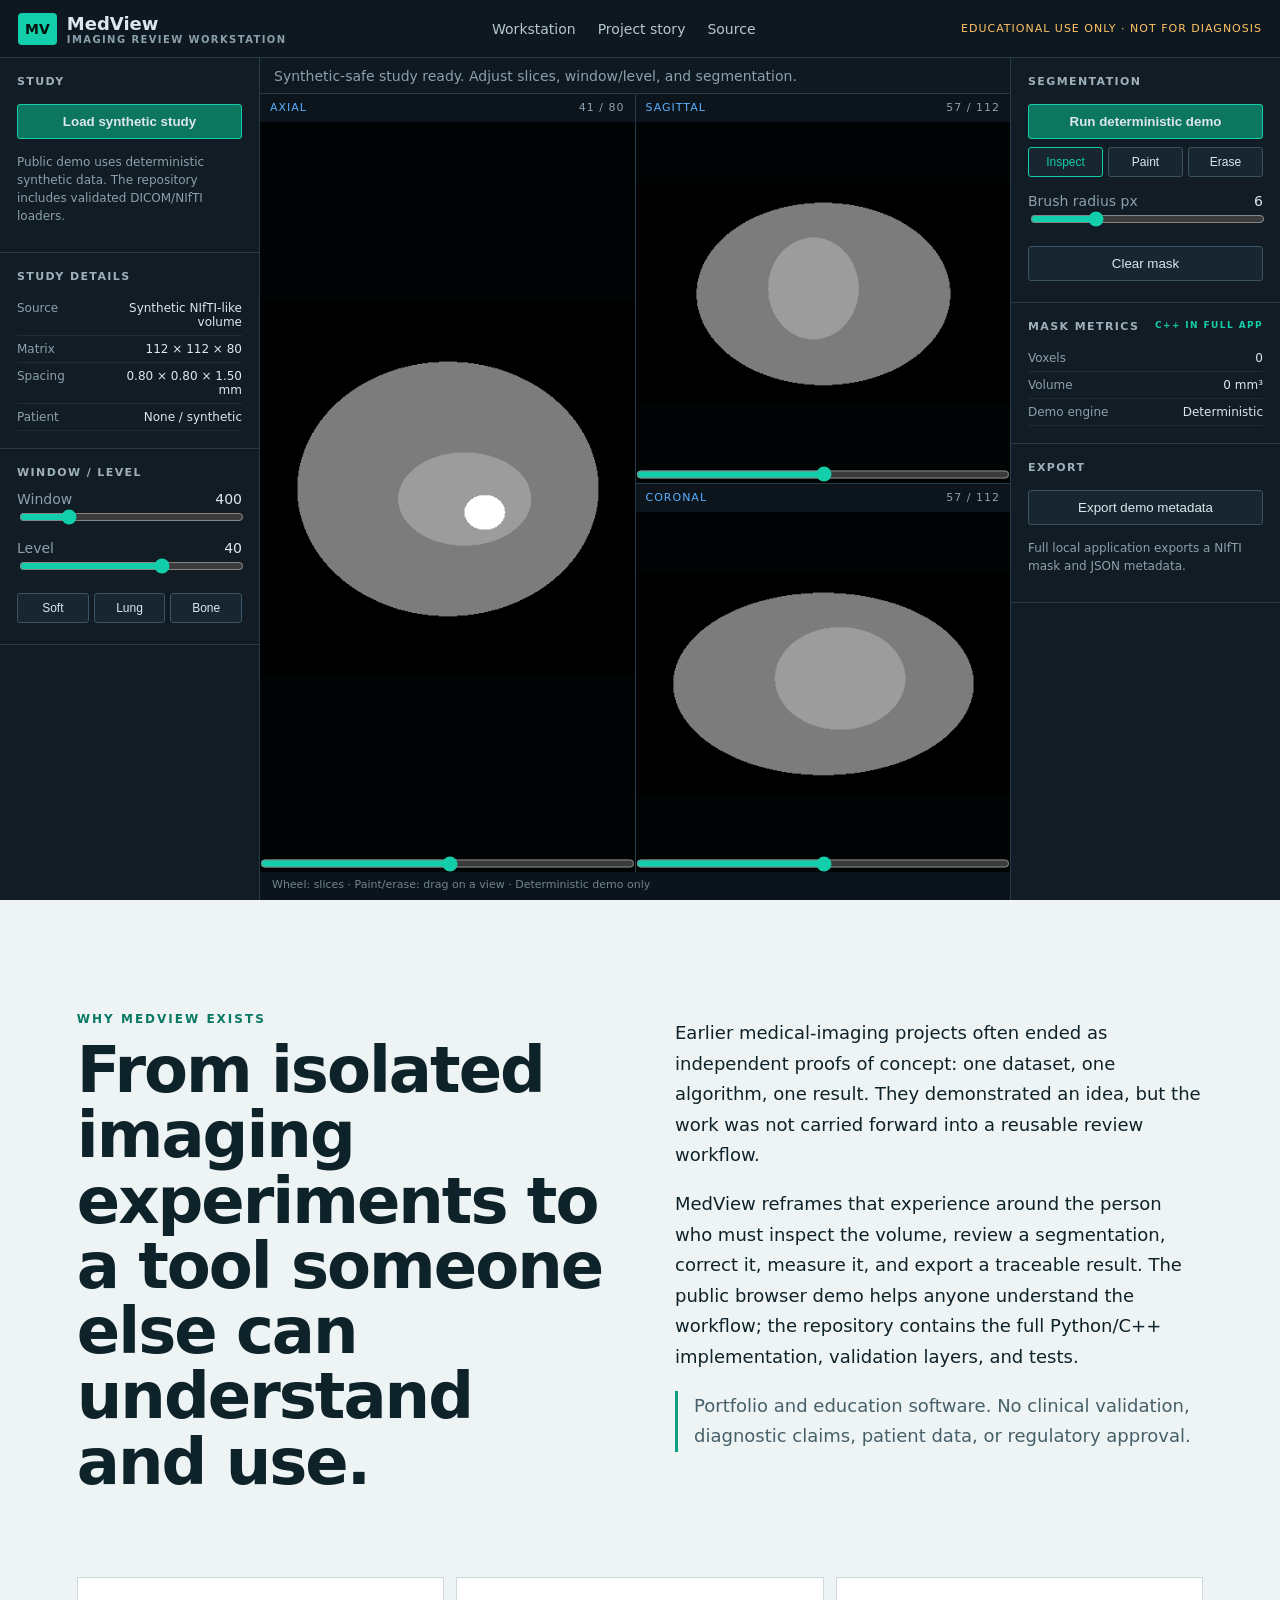
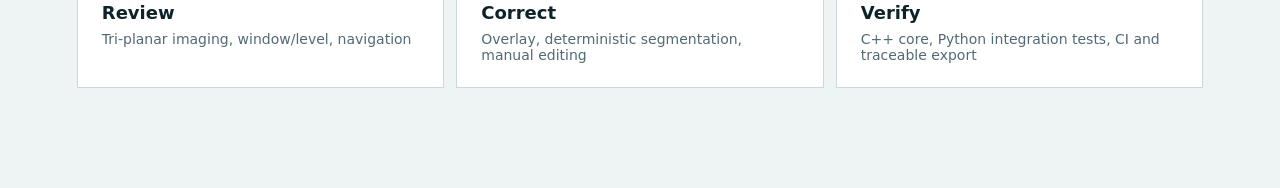
==== site/index.html @ 3cb42f5a "Build MedView imaging workstation and public demo" ====
<!doctype html><html lang="en"><head><meta charset="utf-8"><meta name="viewport" content="width=device-width,initial-scale=1"><title>MedView — Medical Imaging Workstation</title><meta name="description" content="An interactive medical imaging review and segmentation workstation by Yiman Wu."><link rel="icon" type="image/svg+xml" href="data:image/svg+xml,%3Csvg xmlns='http://www.w3.org/2000/svg' viewBox='0 0 32 32'%3E%3Crect width='32' height='32' rx='6' fill='%2313ceaa'/%3E%3Cpath d='M7 9h4l5 12 5-12h4v14h-3V14l-4 9h-4l-4-9v9H7z' fill='%230a1016'/%3E%3C/svg%3E"><link rel="stylesheet" href="styles.css"></head>
<body><header><a class="brand" href="#"><span>MV</span><b>MedView<small>IMAGING REVIEW WORKSTATION</small></b></a><nav><a href="#workstation">Workstation</a><a href="#story">Project story</a><a href="https://github.com/Demianman/MedView" id="github">Source</a></nav><em>EDUCATIONAL USE ONLY · NOT FOR DIAGNOSIS</em></header>
<main id="workstation"><aside class="panel left"><section><h2>STUDY</h2><button id="load" class="primary">Load synthetic study</button><div class="upload-note">Public demo uses deterministic synthetic data. The repository includes validated DICOM/NIfTI loaders.</div></section><section><h2>STUDY DETAILS</h2><dl class="details"><dt>Source</dt><dd>Synthetic NIfTI-like volume</dd><dt>Matrix</dt><dd>112 × 112 × 80</dd><dt>Spacing</dt><dd>0.80 × 0.80 × 1.50 mm</dd><dt>Patient</dt><dd>None / synthetic</dd></dl></section><section><h2>WINDOW / LEVEL</h2><label>Window <output id="wo">400</output><input id="window" type="range" min="50" max="1800" value="400"></label><label>Level <output id="lo">40</output><input id="level" type="range" min="-800" max="500" value="40"></label><div class="row"><button data-wl="400,40">Soft</button><button data-wl="1500,-600">Lung</button><button data-wl="1800,400">Bone</button></div></section></aside>
<section class="workspace"><div class="message" id="message">Synthetic-safe study ready. Adjust slices, window/level, and segmentation.</div><div class="views"><figure data-plane="axial"><figcaption>AXIAL <span></span></figcaption><canvas width="440" height="440"></canvas><input class="slice" type="range" min="0" max="79" value="40"></figure><figure data-plane="sagittal"><figcaption>SAGITTAL <span></span></figcaption><canvas width="440" height="260"></canvas><input class="slice" type="range" min="0" max="111" value="56"></figure><figure data-plane="coronal"><figcaption>CORONAL <span></span></figcaption><canvas width="440" height="260"></canvas><input class="slice" type="range" min="0" max="111" value="56"></figure></div><footer>Wheel: slices · Paint/erase: drag on a view · Deterministic demo only</footer></section>
<aside class="panel right"><section><h2>SEGMENTATION</h2><button id="infer" class="primary">Run deterministic demo</button><div class="tools"><button data-mode="inspect" class="active">Inspect</button><button data-mode="paint">Paint</button><button data-mode="erase">Erase</button></div><label>Brush radius <output id="bo">6</output> px<input id="brush" type="range" min="1" max="20" value="6"></label><button id="clear">Clear mask</button></section><section><h2>MASK METRICS <i>C++ IN FULL APP</i></h2><dl><dt>Voxels</dt><dd id="voxels">0</dd><dt>Volume</dt><dd id="volume">0 mm³</dd><dt>Demo engine</dt><dd>Deterministic</dd></dl></section><section><h2>EXPORT</h2><button id="export">Export demo metadata</button><p>Full local application exports a NIfTI mask and JSON metadata.</p></section></aside></main>
<section id="story" class="story"><div><p class="eyebrow">WHY MEDVIEW EXISTS</p><h1>From isolated imaging experiments to a tool someone else can understand and use.</h1></div><div class="story-copy"><p>Earlier medical-imaging projects often ended as independent proofs of concept: one dataset, one algorithm, one result. They demonstrated an idea, but the work was not carried forward into a reusable review workflow.</p><p>MedView reframes that experience around the person who must inspect the volume, review a segmentation, correct it, measure it, and export a traceable result. The public browser demo helps anyone understand the workflow; the repository contains the full Python/C++ implementation, validation layers, and tests.</p><p class="disclaimer">Portfolio and education software. No clinical validation, diagnostic claims, patient data, or regulatory approval.</p></div><div class="cards"><article><b>Review</b><span>Tri-planar imaging, window/level, navigation</span></article><article><b>Correct</b><span>Overlay, deterministic segmentation, manual editing</span></article><article><b>Verify</b><span>C++ core, Python integration tests, CI and traceable export</span></article></div></section>
<script src="app.js"></script></body></html>
---- site/styles.css ----
:root{--bg:#071017;--panel:#111c25;--line:#263a47;--text:#dbe7ed;--muted:#8ba0ad;--teal:#13ceaa;--blue:#5ab0ff;--amber:#ffc462}*{box-sizing:border-box}html{scroll-behavior:smooth}body{margin:0;background:var(--bg);color:var(--text);font:14px Inter,ui-sans-serif,system-ui,sans-serif}header{height:58px;display:flex;align-items:center;justify-content:space-between;padding:0 18px;background:#0e1821;border-bottom:1px solid var(--line);position:sticky;top:0;z-index:5}.brand{display:flex;gap:10px;align-items:center;color:inherit;text-decoration:none}.brand>span{background:var(--teal);color:#04110e;padding:8px 7px;border-radius:4px;font-weight:900}.brand small{display:block;color:var(--muted);font-size:10px;letter-spacing:1.4px}.brand b{font-size:18px}nav{display:flex;gap:22px}nav a{color:#b6c7d0;text-decoration:none}nav a:hover{color:var(--teal)}header em{font-style:normal;color:var(--amber);font-size:11px;letter-spacing:1px}main{height:calc(100vh - 58px);min-height:650px;display:grid;grid-template-columns:260px minmax(480px,1fr) 270px}.panel{background:var(--panel);overflow:auto}.left{border-right:1px solid var(--line)}.right{border-left:1px solid var(--line)}.panel section{padding:17px;border-bottom:1px solid var(--line)}h2{font-size:11px;letter-spacing:1.4px;color:#9db0bc;margin:0 0 12px}.panel button{width:100%;border:1px solid #3b5362;background:#172630;color:var(--text);border-radius:3px;padding:9px;cursor:pointer;margin:4px 0}.panel button:hover{border-color:var(--blue)}.panel .primary{background:#0d765e;border-color:var(--teal);font-weight:700}.upload-note,.panel p{color:var(--muted);font-size:12px;line-height:1.5;margin:10px 0}.details,.panel dl{display:grid;grid-template-columns:1fr 1.5fr;margin:0;gap:0}.panel dt,.panel dd{margin:0;padding:6px 0;border-bottom:1px solid #1d2d37;font-size:12px}.panel dt{color:var(--muted)}.panel dd{text-align:right}.panel label{display:block;color:var(--muted);margin:12px 0}.panel output{float:right;color:var(--text)}input[type=range]{width:100%;accent-color:var(--teal)}.row,.tools{display:flex;gap:5px}.row button,.tools button{font-size:12px;padding:7px}.tools .active{color:var(--teal);border-color:var(--teal)}.panel h2 i{float:right;color:var(--teal);font-size:9px;font-style:normal}.workspace{display:flex;flex-direction:column;min-width:0}.message{height:36px;padding:10px 14px;color:var(--muted);background:#0f1921;border-bottom:1px solid var(--line)}.views{display:grid;grid-template-columns:1fr 1fr;grid-template-rows:1fr 1fr;gap:1px;background:var(--line);flex:1;min-height:0}.views figure:first-child{grid-row:1/3}figure{margin:0;background:#010405;display:flex;flex-direction:column;min-height:0}figcaption{height:28px;padding:7px 10px;background:#0c151c;color:var(--blue);font-size:11px;letter-spacing:1px}figcaption span{float:right;color:var(--muted)}canvas{width:100%;height:calc(100% - 45px);object-fit:contain;cursor:crosshair}.slice{height:17px;margin:0}.workspace footer{height:28px;padding:6px 12px;color:#6f8490;background:#0b141a;font-size:11px}.story{min-height:80vh;padding:100px max(6vw,24px);background:#eef3f4;color:#0e2229;display:grid;grid-template-columns:1fr 1fr;gap:70px}.story h1{font-size:clamp(36px,5vw,70px);line-height:1.02;letter-spacing:-2px;margin:12px 0}.eyebrow{color:#087963;font-weight:800;letter-spacing:2px;font-size:12px}.story-copy{font-size:18px;line-height:1.7}.disclaimer{border-left:3px solid #0a9e82;padding-left:16px;color:#46606a}.cards{grid-column:1/-1;display:grid;grid-template-columns:repeat(3,1fr);gap:12px}.cards article{background:#fff;border:1px solid #ccd9dc;padding:24px;display:flex;flex-direction:column;gap:8px}.cards b{font-size:18px}.cards span{color:#526a74}@media(max-width:950px){header em{display:none}main{height:auto;grid-template-columns:220px 1fr}.right{grid-column:1/-1;display:grid;grid-template-columns:repeat(3,1fr);border-left:0;border-top:1px solid var(--line)}.views{min-height:700px}.story{grid-template-columns:1fr;gap:20px}.cards{grid-template-columns:1fr}}@media(max-width:650px){header{height:auto;padding:12px}nav{gap:10px;font-size:12px}main{display:block}.left,.right{display:block}.workspace{height:760px}.story{padding-top:60px}.story h1{font-size:40px}}
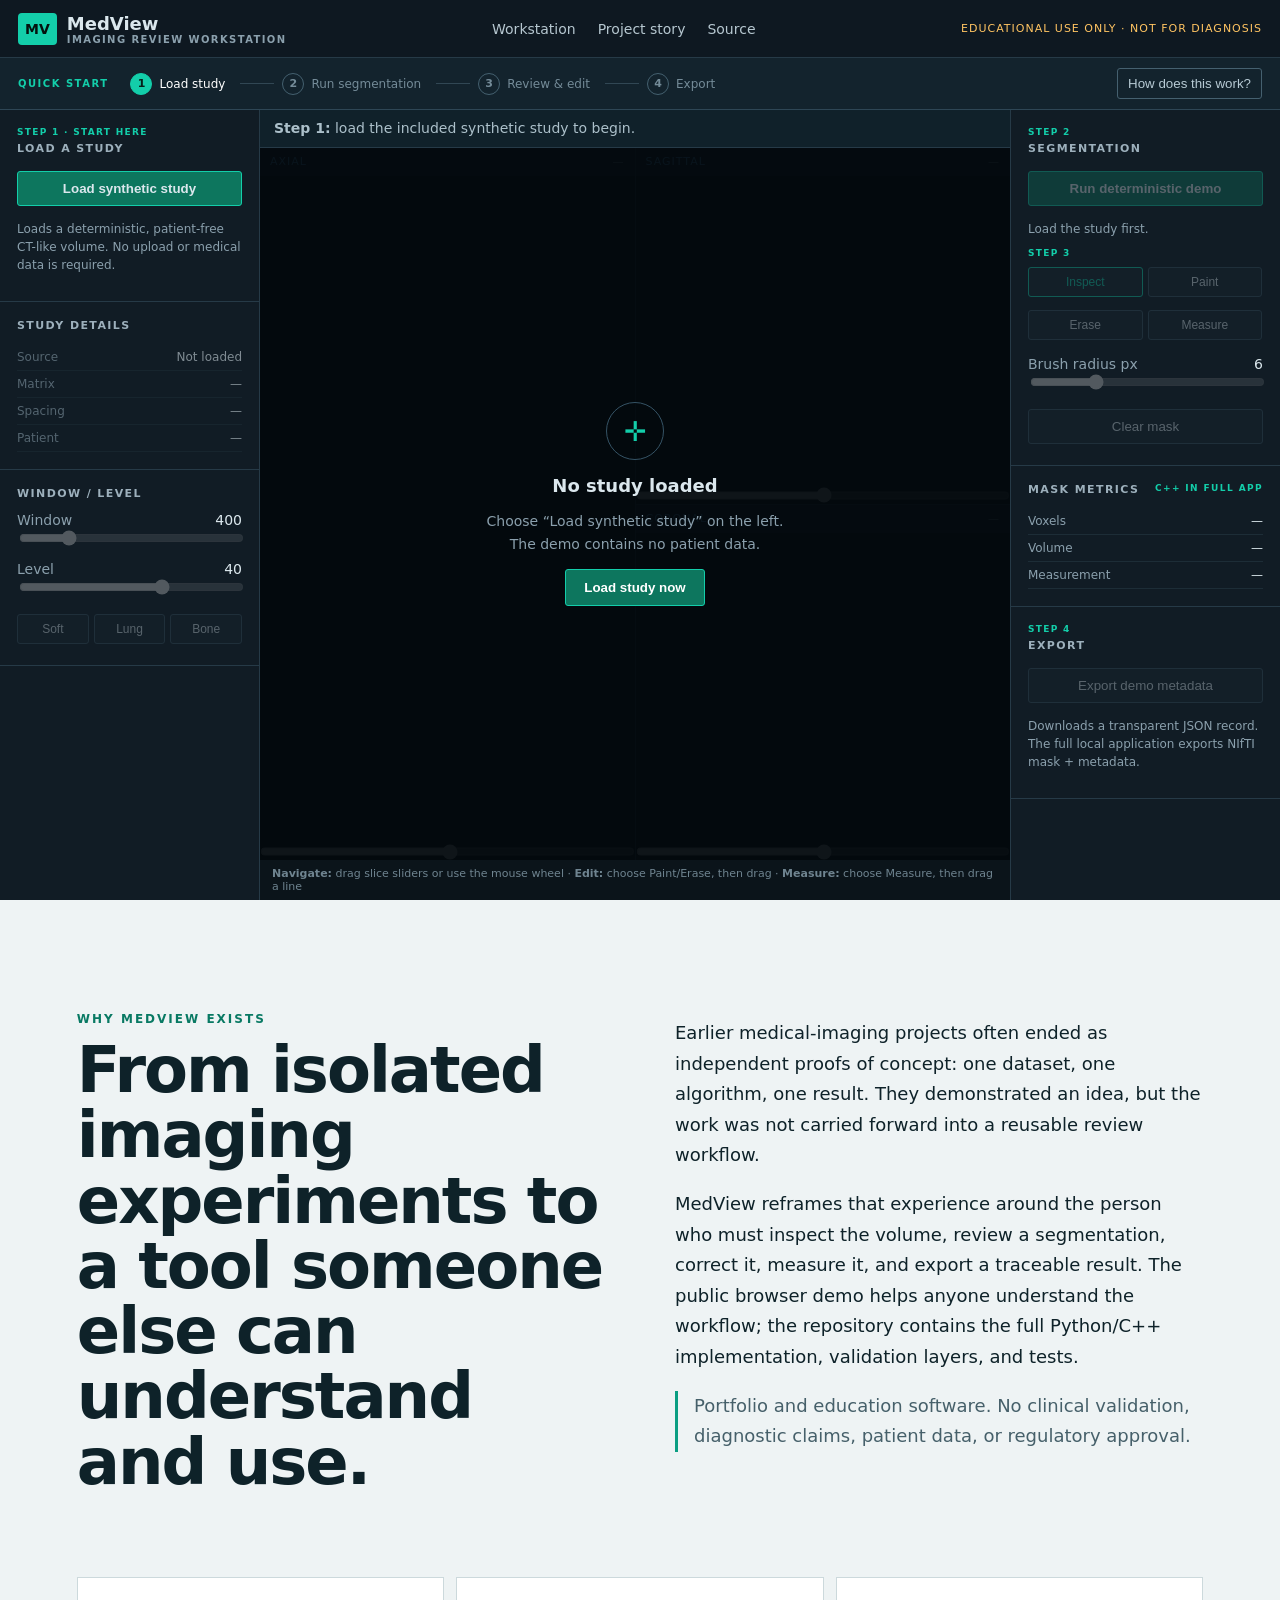
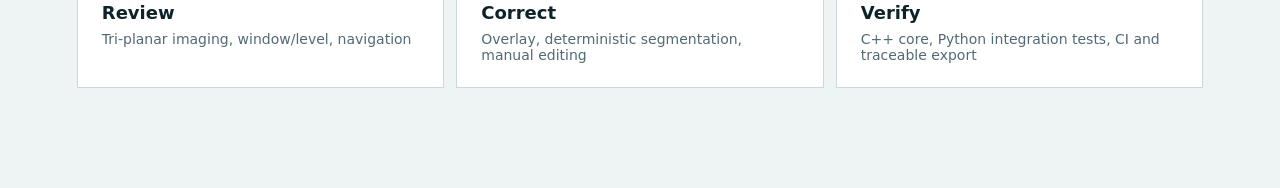
==== commit efcf5114: "Make public demo self-guided and measurable" ====
--- a/site/index.html
+++ b/site/index.html
@@ -1,7 +1,9 @@
 <!doctype html><html lang="en"><head><meta charset="utf-8"><meta name="viewport" content="width=device-width,initial-scale=1"><title>MedView — Medical Imaging Workstation</title><meta name="description" content="An interactive medical imaging review and segmentation workstation by Yiman Wu."><link rel="icon" type="image/svg+xml" href="data:image/svg+xml,%3Csvg xmlns='http://www.w3.org/2000/svg' viewBox='0 0 32 32'%3E%3Crect width='32' height='32' rx='6' fill='%2313ceaa'/%3E%3Cpath d='M7 9h4l5 12 5-12h4v14h-3V14l-4 9h-4l-4-9v9H7z' fill='%230a1016'/%3E%3C/svg%3E"><link rel="stylesheet" href="styles.css"></head>
 <body><header><a class="brand" href="#"><span>MV</span><b>MedView<small>IMAGING REVIEW WORKSTATION</small></b></a><nav><a href="#workstation">Workstation</a><a href="#story">Project story</a><a href="https://github.com/Demianman/MedView" id="github">Source</a></nav><em>EDUCATIONAL USE ONLY · NOT FOR DIAGNOSIS</em></header>
-<main id="workstation"><aside class="panel left"><section><h2>STUDY</h2><button id="load" class="primary">Load synthetic study</button><div class="upload-note">Public demo uses deterministic synthetic data. The repository includes validated DICOM/NIfTI loaders.</div></section><section><h2>STUDY DETAILS</h2><dl class="details"><dt>Source</dt><dd>Synthetic NIfTI-like volume</dd><dt>Matrix</dt><dd>112 × 112 × 80</dd><dt>Spacing</dt><dd>0.80 × 0.80 × 1.50 mm</dd><dt>Patient</dt><dd>None / synthetic</dd></dl></section><section><h2>WINDOW / LEVEL</h2><label>Window <output id="wo">400</output><input id="window" type="range" min="50" max="1800" value="400"></label><label>Level <output id="lo">40</output><input id="level" type="range" min="-800" max="500" value="40"></label><div class="row"><button data-wl="400,40">Soft</button><button data-wl="1500,-600">Lung</button><button data-wl="1800,400">Bone</button></div></section></aside>
-<section class="workspace"><div class="message" id="message">Synthetic-safe study ready. Adjust slices, window/level, and segmentation.</div><div class="views"><figure data-plane="axial"><figcaption>AXIAL <span></span></figcaption><canvas width="440" height="440"></canvas><input class="slice" type="range" min="0" max="79" value="40"></figure><figure data-plane="sagittal"><figcaption>SAGITTAL <span></span></figcaption><canvas width="440" height="260"></canvas><input class="slice" type="range" min="0" max="111" value="56"></figure><figure data-plane="coronal"><figcaption>CORONAL <span></span></figcaption><canvas width="440" height="260"></canvas><input class="slice" type="range" min="0" max="111" value="56"></figure></div><footer>Wheel: slices · Paint/erase: drag on a view · Deterministic demo only</footer></section>
-<aside class="panel right"><section><h2>SEGMENTATION</h2><button id="infer" class="primary">Run deterministic demo</button><div class="tools"><button data-mode="inspect" class="active">Inspect</button><button data-mode="paint">Paint</button><button data-mode="erase">Erase</button></div><label>Brush radius <output id="bo">6</output> px<input id="brush" type="range" min="1" max="20" value="6"></label><button id="clear">Clear mask</button></section><section><h2>MASK METRICS <i>C++ IN FULL APP</i></h2><dl><dt>Voxels</dt><dd id="voxels">0</dd><dt>Volume</dt><dd id="volume">0 mm³</dd><dt>Demo engine</dt><dd>Deterministic</dd></dl></section><section><h2>EXPORT</h2><button id="export">Export demo metadata</button><p>Full local application exports a NIfTI mask and JSON metadata.</p></section></aside></main>
+<div class="quickstart"><strong>QUICK START</strong><ol><li id="step1" class="current"><b>1</b> Load study</li><li id="step2"><b>2</b> Run segmentation</li><li id="step3"><b>3</b> Review & edit</li><li id="step4"><b>4</b> Export</li></ol><button id="help">How does this work?</button></div>
+<main id="workstation"><aside class="panel left"><section class="guided"><span class="step-label">STEP 1 · START HERE</span><h2>LOAD A STUDY</h2><button id="load" class="primary pulse">Load synthetic study</button><div class="upload-note">Loads a deterministic, patient-free CT-like volume. No upload or medical data is required.</div></section><section><h2>STUDY DETAILS</h2><dl class="details muted" id="details"><dt>Source</dt><dd>Not loaded</dd><dt>Matrix</dt><dd>—</dd><dt>Spacing</dt><dd>—</dd><dt>Patient</dt><dd>—</dd></dl></section><section><h2>WINDOW / LEVEL</h2><label>Window <output id="wo">400</output><input id="window" type="range" min="50" max="1800" value="400" disabled></label><label>Level <output id="lo">40</output><input id="level" type="range" min="-800" max="500" value="40" disabled></label><div class="row"><button data-wl="400,40" disabled>Soft</button><button data-wl="1500,-600" disabled>Lung</button><button data-wl="1800,400" disabled>Bone</button></div></section></aside>
+<section class="workspace"><div class="message" id="message"><b>Step 1:</b> load the included synthetic study to begin.</div><div class="views" id="views"><div class="empty-overlay" id="emptyOverlay"><span class="scan-icon">✛</span><b>No study loaded</b><p>Choose “Load synthetic study” on the left.<br>The demo contains no patient data.</p><button id="loadCenter">Load study now</button></div><figure data-plane="axial"><figcaption>AXIAL <span></span></figcaption><canvas width="440" height="440"></canvas><input class="slice" type="range" min="0" max="79" value="40" disabled></figure><figure data-plane="sagittal"><figcaption>SAGITTAL <span></span></figcaption><canvas width="440" height="260"></canvas><input class="slice" type="range" min="0" max="111" value="56" disabled></figure><figure data-plane="coronal"><figcaption>CORONAL <span></span></figcaption><canvas width="440" height="260"></canvas><input class="slice" type="range" min="0" max="111" value="56" disabled></figure></div><footer><b>Navigate:</b> drag slice sliders or use the mouse wheel · <b>Edit:</b> choose Paint/Erase, then drag · <b>Measure:</b> choose Measure, then drag a line</footer></section>
+<aside class="panel right"><section class="guided"><span class="step-label">STEP 2</span><h2>SEGMENTATION</h2><button id="infer" class="primary" disabled>Run deterministic demo</button><p id="inferHint">Load the study first.</p><span class="step-label">STEP 3</span><div class="tools"><button data-mode="inspect" class="active" disabled>Inspect</button><button data-mode="paint" disabled>Paint</button><button data-mode="erase" disabled>Erase</button><button data-mode="measure" disabled>Measure</button></div><label>Brush radius <output id="bo">6</output> px<input id="brush" type="range" min="1" max="20" value="6" disabled></label><button id="clear" disabled>Clear mask</button></section><section><h2>MASK METRICS <i>C++ IN FULL APP</i></h2><dl><dt>Voxels</dt><dd id="voxels">—</dd><dt>Volume</dt><dd id="volume">—</dd><dt>Measurement</dt><dd id="measurement">—</dd></dl></section><section><span class="step-label">STEP 4</span><h2>EXPORT</h2><button id="export" disabled>Export demo metadata</button><p>Downloads a transparent JSON record. The full local application exports NIfTI mask + metadata.</p></section></aside></main>
+<dialog id="helpDialog"><button class="close" aria-label="Close">×</button><span class="step-label">60-SECOND WALKTHROUGH</span><h2>Review a synthetic volume from start to finish</h2><ol><li><b>Load:</b> create the patient-free sample study.</li><li><b>Navigate:</b> move through three anatomical planes and adjust window/level.</li><li><b>Segment:</b> run a reproducible demo—not a clinical model.</li><li><b>Correct:</b> paint or erase the overlay; use Measure to drag a ruler.</li><li><b>Export:</b> download transparent demo metadata.</li></ol><p>Want real DICOM/NIfTI loading and NIfTI mask export? Use the full Python/C++ application from GitHub.</p></dialog>
 <section id="story" class="story"><div><p class="eyebrow">WHY MEDVIEW EXISTS</p><h1>From isolated imaging experiments to a tool someone else can understand and use.</h1></div><div class="story-copy"><p>Earlier medical-imaging projects often ended as independent proofs of concept: one dataset, one algorithm, one result. They demonstrated an idea, but the work was not carried forward into a reusable review workflow.</p><p>MedView reframes that experience around the person who must inspect the volume, review a segmentation, correct it, measure it, and export a traceable result. The public browser demo helps anyone understand the workflow; the repository contains the full Python/C++ implementation, validation layers, and tests.</p><p class="disclaimer">Portfolio and education software. No clinical validation, diagnostic claims, patient data, or regulatory approval.</p></div><div class="cards"><article><b>Review</b><span>Tri-planar imaging, window/level, navigation</span></article><article><b>Correct</b><span>Overlay, deterministic segmentation, manual editing</span></article><article><b>Verify</b><span>C++ core, Python integration tests, CI and traceable export</span></article></div></section>
 <script src="app.js"></script></body></html>
--- a/site/styles.css
+++ b/site/styles.css
@@ -1 +1,7 @@
-:root{--bg:#071017;--panel:#111c25;--line:#263a47;--text:#dbe7ed;--muted:#8ba0ad;--teal:#13ceaa;--blue:#5ab0ff;--amber:#ffc462}*{box-sizing:border-box}html{scroll-behavior:smooth}body{margin:0;background:var(--bg);color:var(--text);font:14px Inter,ui-sans-serif,system-ui,sans-serif}header{height:58px;display:flex;align-items:center;justify-content:space-between;padding:0 18px;background:#0e1821;border-bottom:1px solid var(--line);position:sticky;top:0;z-index:5}.brand{display:flex;gap:10px;align-items:center;color:inherit;text-decoration:none}.brand>span{background:var(--teal);color:#04110e;padding:8px 7px;border-radius:4px;font-weight:900}.brand small{display:block;color:var(--muted);font-size:10px;letter-spacing:1.4px}.brand b{font-size:18px}nav{display:flex;gap:22px}nav a{color:#b6c7d0;text-decoration:none}nav a:hover{color:var(--teal)}header em{font-style:normal;color:var(--amber);font-size:11px;letter-spacing:1px}main{height:calc(100vh - 58px);min-height:650px;display:grid;grid-template-columns:260px minmax(480px,1fr) 270px}.panel{background:var(--panel);overflow:auto}.left{border-right:1px solid var(--line)}.right{border-left:1px solid var(--line)}.panel section{padding:17px;border-bottom:1px solid var(--line)}h2{font-size:11px;letter-spacing:1.4px;color:#9db0bc;margin:0 0 12px}.panel button{width:100%;border:1px solid #3b5362;background:#172630;color:var(--text);border-radius:3px;padding:9px;cursor:pointer;margin:4px 0}.panel button:hover{border-color:var(--blue)}.panel .primary{background:#0d765e;border-color:var(--teal);font-weight:700}.upload-note,.panel p{color:var(--muted);font-size:12px;line-height:1.5;margin:10px 0}.details,.panel dl{display:grid;grid-template-columns:1fr 1.5fr;margin:0;gap:0}.panel dt,.panel dd{margin:0;padding:6px 0;border-bottom:1px solid #1d2d37;font-size:12px}.panel dt{color:var(--muted)}.panel dd{text-align:right}.panel label{display:block;color:var(--muted);margin:12px 0}.panel output{float:right;color:var(--text)}input[type=range]{width:100%;accent-color:var(--teal)}.row,.tools{display:flex;gap:5px}.row button,.tools button{font-size:12px;padding:7px}.tools .active{color:var(--teal);border-color:var(--teal)}.panel h2 i{float:right;color:var(--teal);font-size:9px;font-style:normal}.workspace{display:flex;flex-direction:column;min-width:0}.message{height:36px;padding:10px 14px;color:var(--muted);background:#0f1921;border-bottom:1px solid var(--line)}.views{display:grid;grid-template-columns:1fr 1fr;grid-template-rows:1fr 1fr;gap:1px;background:var(--line);flex:1;min-height:0}.views figure:first-child{grid-row:1/3}figure{margin:0;background:#010405;display:flex;flex-direction:column;min-height:0}figcaption{height:28px;padding:7px 10px;background:#0c151c;color:var(--blue);font-size:11px;letter-spacing:1px}figcaption span{float:right;color:var(--muted)}canvas{width:100%;height:calc(100% - 45px);object-fit:contain;cursor:crosshair}.slice{height:17px;margin:0}.workspace footer{height:28px;padding:6px 12px;color:#6f8490;background:#0b141a;font-size:11px}.story{min-height:80vh;padding:100px max(6vw,24px);background:#eef3f4;color:#0e2229;display:grid;grid-template-columns:1fr 1fr;gap:70px}.story h1{font-size:clamp(36px,5vw,70px);line-height:1.02;letter-spacing:-2px;margin:12px 0}.eyebrow{color:#087963;font-weight:800;letter-spacing:2px;font-size:12px}.story-copy{font-size:18px;line-height:1.7}.disclaimer{border-left:3px solid #0a9e82;padding-left:16px;color:#46606a}.cards{grid-column:1/-1;display:grid;grid-template-columns:repeat(3,1fr);gap:12px}.cards article{background:#fff;border:1px solid #ccd9dc;padding:24px;display:flex;flex-direction:column;gap:8px}.cards b{font-size:18px}.cards span{color:#526a74}@media(max-width:950px){header em{display:none}main{height:auto;grid-template-columns:220px 1fr}.right{grid-column:1/-1;display:grid;grid-template-columns:repeat(3,1fr);border-left:0;border-top:1px solid var(--line)}.views{min-height:700px}.story{grid-template-columns:1fr;gap:20px}.cards{grid-template-columns:1fr}}@media(max-width:650px){header{height:auto;padding:12px}nav{gap:10px;font-size:12px}main{display:block}.left,.right{display:block}.workspace{height:760px}.story{padding-top:60px}.story h1{font-size:40px}}
+:root{--bg:#071017;--panel:#111c25;--line:#263a47;--text:#dbe7ed;--muted:#8ba0ad;--teal:#13ceaa;--blue:#5ab0ff;--amber:#ffc462}*{box-sizing:border-box}html{scroll-behavior:smooth}body{margin:0;background:var(--bg);color:var(--text);font:14px Inter,ui-sans-serif,system-ui,sans-serif}header{height:58px;display:flex;align-items:center;justify-content:space-between;padding:0 18px;background:#0e1821;border-bottom:1px solid var(--line);position:sticky;top:0;z-index:5}.brand{display:flex;gap:10px;align-items:center;color:inherit;text-decoration:none}.brand>span{background:var(--teal);color:#04110e;padding:8px 7px;border-radius:4px;font-weight:900}.brand small{display:block;color:var(--muted);font-size:10px;letter-spacing:1.4px}.brand b{font-size:18px}nav{display:flex;gap:22px}nav a{color:#b6c7d0;text-decoration:none}nav a:hover{color:var(--teal)}header em{font-style:normal;color:var(--amber);font-size:11px;letter-spacing:1px}
+.quickstart{height:52px;background:#13232d;border-bottom:1px solid #2e4655;display:flex;align-items:center;padding:0 18px;gap:22px}.quickstart>strong{font-size:10px;letter-spacing:1.5px;color:var(--teal)}.quickstart ol{list-style:none;display:flex;align-items:center;margin:0;padding:0;gap:8px;flex:1}.quickstart li{display:flex;align-items:center;gap:7px;color:#748b98;font-size:12px}.quickstart li:not(:last-child)::after{content:"";width:34px;height:1px;background:#314754;margin-left:8px}.quickstart li b{display:grid;place-items:center;width:22px;height:22px;border:1px solid #44606f;border-radius:50%;font-size:11px}.quickstart li.current{color:#fff}.quickstart li.current b{background:var(--teal);color:#062019;border-color:var(--teal)}.quickstart li.done{color:#8fb2ad}.quickstart li.done b{background:#174d43;border-color:#2d8e7a;color:var(--teal)}.quickstart button{background:transparent;border:1px solid #45606f;color:#b7cad4;border-radius:3px;padding:7px 10px;cursor:pointer}
+main{height:calc(100vh - 110px);min-height:650px;display:grid;grid-template-columns:260px minmax(480px,1fr) 270px}.panel{background:var(--panel);overflow:auto}.left{border-right:1px solid var(--line)}.right{border-left:1px solid var(--line)}.panel section{padding:17px;border-bottom:1px solid var(--line)}.guided{position:relative}.step-label{display:block;color:var(--teal);font-size:9px;letter-spacing:1.3px;margin-bottom:5px;font-weight:800}h2{font-size:11px;letter-spacing:1.4px;color:#9db0bc;margin:0 0 12px}.panel button{width:100%;border:1px solid #3b5362;background:#172630;color:var(--text);border-radius:3px;padding:9px;cursor:pointer;margin:4px 0}.panel button:hover:not(:disabled){border-color:var(--blue)}.panel button:disabled,.panel input:disabled{opacity:.35;cursor:not-allowed}.panel .primary{background:#0d765e;border-color:var(--teal);font-weight:700}.pulse{animation:pulse 1.8s infinite}@keyframes pulse{50%{box-shadow:0 0 0 4px rgba(19,206,170,.13)}}.upload-note,.panel p{color:var(--muted);font-size:12px;line-height:1.5;margin:10px 0}.details,.panel dl{display:grid;grid-template-columns:1fr 1.5fr;margin:0}.details.muted{opacity:.55}.panel dt,.panel dd{margin:0;padding:6px 0;border-bottom:1px solid #1d2d37;font-size:12px}.panel dt{color:var(--muted)}.panel dd{text-align:right}.panel label{display:block;color:var(--muted);margin:12px 0}.panel output{float:right;color:var(--text)}input[type=range]{width:100%;accent-color:var(--teal)}.row,.tools{display:flex;gap:5px;flex-wrap:wrap}.row button{flex:1}.row button,.tools button{font-size:12px;padding:7px}.tools button{width:calc(50% - 3px)}.tools .active{color:var(--teal);border-color:var(--teal)}.panel h2 i{float:right;color:var(--teal);font-size:9px;font-style:normal}
+.workspace{display:flex;flex-direction:column;min-width:0}.message{height:38px;padding:10px 14px;color:#acc0ca;background:#10212a;border-bottom:1px solid var(--line)}.message.success{color:#8be6d3;background:#0e2a27}.views{position:relative;display:grid;grid-template-columns:1fr 1fr;grid-template-rows:1fr 1fr;gap:1px;background:var(--line);flex:1;min-height:0}.empty-overlay{position:absolute;inset:0;z-index:3;background:rgba(4,10,14,.94);display:flex;flex-direction:column;align-items:center;justify-content:center;text-align:center}.empty-overlay.hidden{display:none}.empty-overlay .scan-icon{display:grid;place-items:center;width:58px;height:58px;border:1px solid #355365;border-radius:50%;color:var(--teal);font-size:27px;margin-bottom:15px}.empty-overlay b{font-size:18px}.empty-overlay p{color:var(--muted);line-height:1.6}.empty-overlay button{background:#0d765e;border:1px solid var(--teal);color:#fff;border-radius:3px;padding:10px 18px;cursor:pointer;font-weight:700}.views figure:first-of-type{grid-row:1/3}figure{margin:0;background:#010405;display:flex;flex-direction:column;min-height:0}figcaption{height:28px;padding:7px 10px;background:#0c151c;color:var(--blue);font-size:11px;letter-spacing:1px}figcaption span{float:right;color:var(--muted)}canvas{width:100%;height:calc(100% - 45px);object-fit:contain;cursor:crosshair}.slice{height:17px;margin:0}.workspace footer{min-height:30px;padding:7px 12px;color:#6f8490;background:#0b141a;font-size:11px}
+.story{min-height:80vh;padding:100px max(6vw,24px);background:#eef3f4;color:#0e2229;display:grid;grid-template-columns:1fr 1fr;gap:70px}.story h1{font-size:clamp(36px,5vw,70px);line-height:1.02;letter-spacing:-2px;margin:12px 0}.eyebrow{color:#087963;font-weight:800;letter-spacing:2px;font-size:12px}.story-copy{font-size:18px;line-height:1.7}.disclaimer{border-left:3px solid #0a9e82;padding-left:16px;color:#46606a}.cards{grid-column:1/-1;display:grid;grid-template-columns:repeat(3,1fr);gap:12px}.cards article{background:#fff;border:1px solid #ccd9dc;padding:24px;display:flex;flex-direction:column;gap:8px}.cards b{font-size:18px}.cards span{color:#526a74}
+dialog{max-width:540px;background:#13212a;color:var(--text);border:1px solid #3b5665;border-radius:8px;padding:28px;box-shadow:0 30px 80px #000}dialog::backdrop{background:rgba(0,0,0,.72)}dialog h2{font-size:22px;color:#fff;letter-spacing:0}dialog li{margin:12px 0;line-height:1.5}dialog p{color:var(--muted);line-height:1.6}.close{position:absolute;top:12px;right:14px;background:none;border:0;color:#9db0bc;font-size:24px;cursor:pointer}
+@media(max-width:950px){header em{display:none}.quickstart li{font-size:0}.quickstart li b{font-size:11px}.quickstart li:not(:last-child)::after{width:15px}main{height:auto;grid-template-columns:220px 1fr}.right{grid-column:1/-1;display:grid;grid-template-columns:repeat(3,1fr);border-left:0;border-top:1px solid var(--line)}.views{min-height:700px}.story{grid-template-columns:1fr;gap:20px}.cards{grid-template-columns:1fr}}@media(max-width:650px){header{height:auto;padding:12px}nav{gap:10px;font-size:12px}.quickstart{height:auto;padding:10px}.quickstart>strong,.quickstart button{display:none}main{display:block}.left,.right{display:block}.workspace{height:760px}.story{padding-top:60px}.story h1{font-size:40px}}
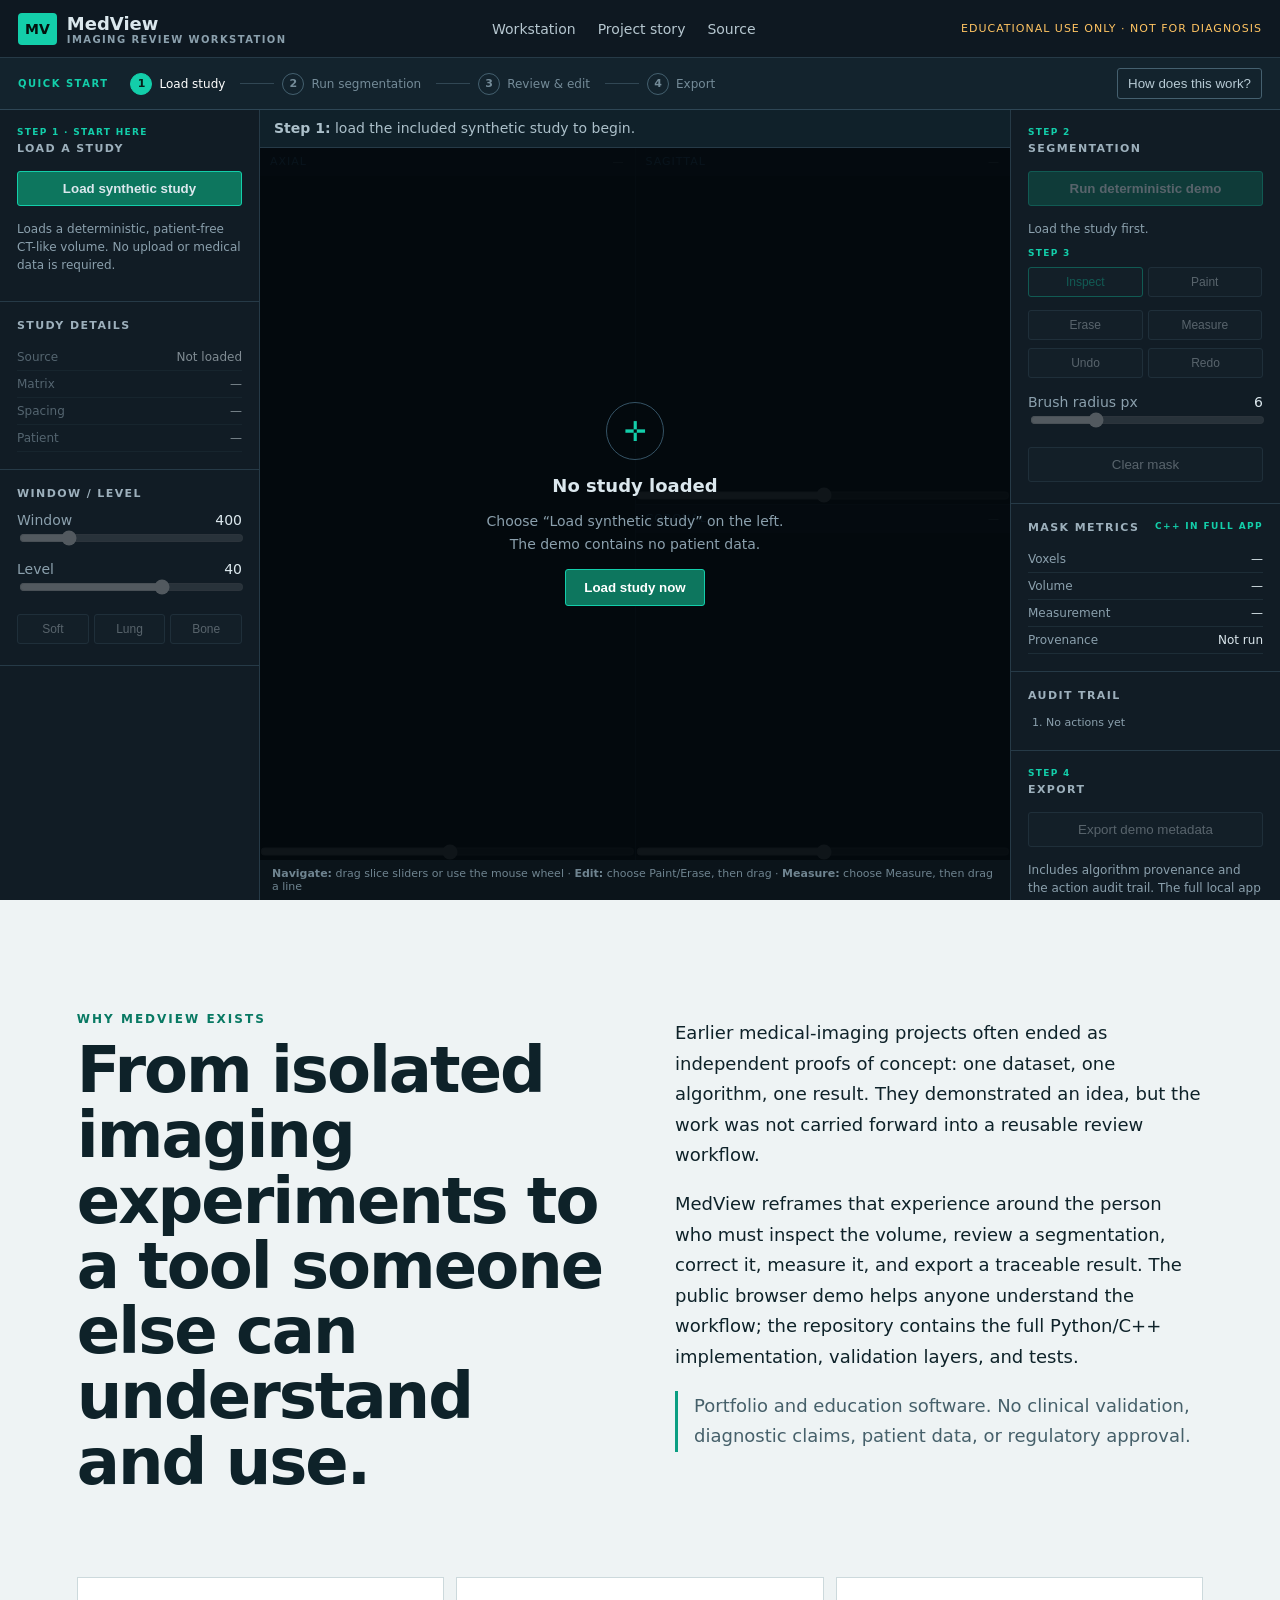
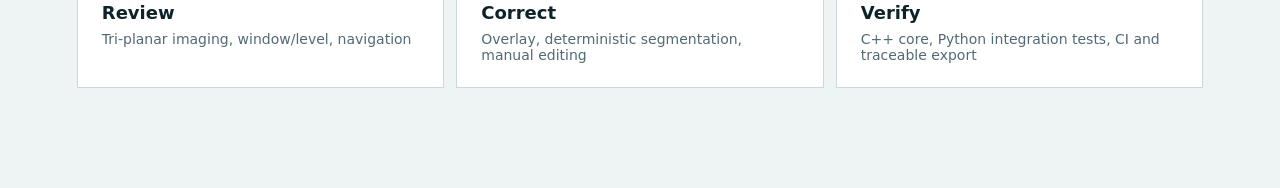
==== commit 96be4a10: "Add traceable editing and DICOM geometry" ====
--- a/site/index.html
+++ b/site/index.html
@@ -3,7 +3,7 @@
 <div class="quickstart"><strong>QUICK START</strong><ol><li id="step1" class="current"><b>1</b> Load study</li><li id="step2"><b>2</b> Run segmentation</li><li id="step3"><b>3</b> Review & edit</li><li id="step4"><b>4</b> Export</li></ol><button id="help">How does this work?</button></div>
 <main id="workstation"><aside class="panel left"><section class="guided"><span class="step-label">STEP 1 · START HERE</span><h2>LOAD A STUDY</h2><button id="load" class="primary pulse">Load synthetic study</button><div class="upload-note">Loads a deterministic, patient-free CT-like volume. No upload or medical data is required.</div></section><section><h2>STUDY DETAILS</h2><dl class="details muted" id="details"><dt>Source</dt><dd>Not loaded</dd><dt>Matrix</dt><dd>—</dd><dt>Spacing</dt><dd>—</dd><dt>Patient</dt><dd>—</dd></dl></section><section><h2>WINDOW / LEVEL</h2><label>Window <output id="wo">400</output><input id="window" type="range" min="50" max="1800" value="400" disabled></label><label>Level <output id="lo">40</output><input id="level" type="range" min="-800" max="500" value="40" disabled></label><div class="row"><button data-wl="400,40" disabled>Soft</button><button data-wl="1500,-600" disabled>Lung</button><button data-wl="1800,400" disabled>Bone</button></div></section></aside>
 <section class="workspace"><div class="message" id="message"><b>Step 1:</b> load the included synthetic study to begin.</div><div class="views" id="views"><div class="empty-overlay" id="emptyOverlay"><span class="scan-icon">✛</span><b>No study loaded</b><p>Choose “Load synthetic study” on the left.<br>The demo contains no patient data.</p><button id="loadCenter">Load study now</button></div><figure data-plane="axial"><figcaption>AXIAL <span></span></figcaption><canvas width="440" height="440"></canvas><input class="slice" type="range" min="0" max="79" value="40" disabled></figure><figure data-plane="sagittal"><figcaption>SAGITTAL <span></span></figcaption><canvas width="440" height="260"></canvas><input class="slice" type="range" min="0" max="111" value="56" disabled></figure><figure data-plane="coronal"><figcaption>CORONAL <span></span></figcaption><canvas width="440" height="260"></canvas><input class="slice" type="range" min="0" max="111" value="56" disabled></figure></div><footer><b>Navigate:</b> drag slice sliders or use the mouse wheel · <b>Edit:</b> choose Paint/Erase, then drag · <b>Measure:</b> choose Measure, then drag a line</footer></section>
-<aside class="panel right"><section class="guided"><span class="step-label">STEP 2</span><h2>SEGMENTATION</h2><button id="infer" class="primary" disabled>Run deterministic demo</button><p id="inferHint">Load the study first.</p><span class="step-label">STEP 3</span><div class="tools"><button data-mode="inspect" class="active" disabled>Inspect</button><button data-mode="paint" disabled>Paint</button><button data-mode="erase" disabled>Erase</button><button data-mode="measure" disabled>Measure</button></div><label>Brush radius <output id="bo">6</output> px<input id="brush" type="range" min="1" max="20" value="6" disabled></label><button id="clear" disabled>Clear mask</button></section><section><h2>MASK METRICS <i>C++ IN FULL APP</i></h2><dl><dt>Voxels</dt><dd id="voxels">—</dd><dt>Volume</dt><dd id="volume">—</dd><dt>Measurement</dt><dd id="measurement">—</dd></dl></section><section><span class="step-label">STEP 4</span><h2>EXPORT</h2><button id="export" disabled>Export demo metadata</button><p>Downloads a transparent JSON record. The full local application exports NIfTI mask + metadata.</p></section></aside></main>
+<aside class="panel right"><section class="guided"><span class="step-label">STEP 2</span><h2>SEGMENTATION</h2><button id="infer" class="primary" disabled>Run deterministic demo</button><p id="inferHint">Load the study first.</p><span class="step-label">STEP 3</span><div class="tools"><button data-mode="inspect" class="active" disabled>Inspect</button><button data-mode="paint" disabled>Paint</button><button data-mode="erase" disabled>Erase</button><button data-mode="measure" disabled>Measure</button></div><div class="row"><button id="undo" disabled>Undo</button><button id="redo" disabled>Redo</button></div><label>Brush radius <output id="bo">6</output> px<input id="brush" type="range" min="1" max="20" value="6" disabled></label><button id="clear" disabled>Clear mask</button></section><section><h2>MASK METRICS <i>C++ IN FULL APP</i></h2><dl><dt>Voxels</dt><dd id="voxels">—</dd><dt>Volume</dt><dd id="volume">—</dd><dt>Measurement</dt><dd id="measurement">—</dd><dt>Provenance</dt><dd id="provenance">Not run</dd></dl></section><section><h2>AUDIT TRAIL</h2><ol id="audit"><li>No actions yet</li></ol></section><section><span class="step-label">STEP 4</span><h2>EXPORT</h2><button id="export" disabled>Export demo metadata</button><p>Includes algorithm provenance and the action audit trail. The full local app exports NIfTI mask + JSON.</p></section></aside></main>
 <dialog id="helpDialog"><button class="close" aria-label="Close">×</button><span class="step-label">60-SECOND WALKTHROUGH</span><h2>Review a synthetic volume from start to finish</h2><ol><li><b>Load:</b> create the patient-free sample study.</li><li><b>Navigate:</b> move through three anatomical planes and adjust window/level.</li><li><b>Segment:</b> run a reproducible demo—not a clinical model.</li><li><b>Correct:</b> paint or erase the overlay; use Measure to drag a ruler.</li><li><b>Export:</b> download transparent demo metadata.</li></ol><p>Want real DICOM/NIfTI loading and NIfTI mask export? Use the full Python/C++ application from GitHub.</p></dialog>
 <section id="story" class="story"><div><p class="eyebrow">WHY MEDVIEW EXISTS</p><h1>From isolated imaging experiments to a tool someone else can understand and use.</h1></div><div class="story-copy"><p>Earlier medical-imaging projects often ended as independent proofs of concept: one dataset, one algorithm, one result. They demonstrated an idea, but the work was not carried forward into a reusable review workflow.</p><p>MedView reframes that experience around the person who must inspect the volume, review a segmentation, correct it, measure it, and export a traceable result. The public browser demo helps anyone understand the workflow; the repository contains the full Python/C++ implementation, validation layers, and tests.</p><p class="disclaimer">Portfolio and education software. No clinical validation, diagnostic claims, patient data, or regulatory approval.</p></div><div class="cards"><article><b>Review</b><span>Tri-planar imaging, window/level, navigation</span></article><article><b>Correct</b><span>Overlay, deterministic segmentation, manual editing</span></article><article><b>Verify</b><span>C++ core, Python integration tests, CI and traceable export</span></article></div></section>
 <script src="app.js"></script></body></html>
--- a/site/styles.css
+++ b/site/styles.css
@@ -1,7 +1,7 @@
 :root{--bg:#071017;--panel:#111c25;--line:#263a47;--text:#dbe7ed;--muted:#8ba0ad;--teal:#13ceaa;--blue:#5ab0ff;--amber:#ffc462}*{box-sizing:border-box}html{scroll-behavior:smooth}body{margin:0;background:var(--bg);color:var(--text);font:14px Inter,ui-sans-serif,system-ui,sans-serif}header{height:58px;display:flex;align-items:center;justify-content:space-between;padding:0 18px;background:#0e1821;border-bottom:1px solid var(--line);position:sticky;top:0;z-index:5}.brand{display:flex;gap:10px;align-items:center;color:inherit;text-decoration:none}.brand>span{background:var(--teal);color:#04110e;padding:8px 7px;border-radius:4px;font-weight:900}.brand small{display:block;color:var(--muted);font-size:10px;letter-spacing:1.4px}.brand b{font-size:18px}nav{display:flex;gap:22px}nav a{color:#b6c7d0;text-decoration:none}nav a:hover{color:var(--teal)}header em{font-style:normal;color:var(--amber);font-size:11px;letter-spacing:1px}
 .quickstart{height:52px;background:#13232d;border-bottom:1px solid #2e4655;display:flex;align-items:center;padding:0 18px;gap:22px}.quickstart>strong{font-size:10px;letter-spacing:1.5px;color:var(--teal)}.quickstart ol{list-style:none;display:flex;align-items:center;margin:0;padding:0;gap:8px;flex:1}.quickstart li{display:flex;align-items:center;gap:7px;color:#748b98;font-size:12px}.quickstart li:not(:last-child)::after{content:"";width:34px;height:1px;background:#314754;margin-left:8px}.quickstart li b{display:grid;place-items:center;width:22px;height:22px;border:1px solid #44606f;border-radius:50%;font-size:11px}.quickstart li.current{color:#fff}.quickstart li.current b{background:var(--teal);color:#062019;border-color:var(--teal)}.quickstart li.done{color:#8fb2ad}.quickstart li.done b{background:#174d43;border-color:#2d8e7a;color:var(--teal)}.quickstart button{background:transparent;border:1px solid #45606f;color:#b7cad4;border-radius:3px;padding:7px 10px;cursor:pointer}
 main{height:calc(100vh - 110px);min-height:650px;display:grid;grid-template-columns:260px minmax(480px,1fr) 270px}.panel{background:var(--panel);overflow:auto}.left{border-right:1px solid var(--line)}.right{border-left:1px solid var(--line)}.panel section{padding:17px;border-bottom:1px solid var(--line)}.guided{position:relative}.step-label{display:block;color:var(--teal);font-size:9px;letter-spacing:1.3px;margin-bottom:5px;font-weight:800}h2{font-size:11px;letter-spacing:1.4px;color:#9db0bc;margin:0 0 12px}.panel button{width:100%;border:1px solid #3b5362;background:#172630;color:var(--text);border-radius:3px;padding:9px;cursor:pointer;margin:4px 0}.panel button:hover:not(:disabled){border-color:var(--blue)}.panel button:disabled,.panel input:disabled{opacity:.35;cursor:not-allowed}.panel .primary{background:#0d765e;border-color:var(--teal);font-weight:700}.pulse{animation:pulse 1.8s infinite}@keyframes pulse{50%{box-shadow:0 0 0 4px rgba(19,206,170,.13)}}.upload-note,.panel p{color:var(--muted);font-size:12px;line-height:1.5;margin:10px 0}.details,.panel dl{display:grid;grid-template-columns:1fr 1.5fr;margin:0}.details.muted{opacity:.55}.panel dt,.panel dd{margin:0;padding:6px 0;border-bottom:1px solid #1d2d37;font-size:12px}.panel dt{color:var(--muted)}.panel dd{text-align:right}.panel label{display:block;color:var(--muted);margin:12px 0}.panel output{float:right;color:var(--text)}input[type=range]{width:100%;accent-color:var(--teal)}.row,.tools{display:flex;gap:5px;flex-wrap:wrap}.row button{flex:1}.row button,.tools button{font-size:12px;padding:7px}.tools button{width:calc(50% - 3px)}.tools .active{color:var(--teal);border-color:var(--teal)}.panel h2 i{float:right;color:var(--teal);font-size:9px;font-style:normal}
-.workspace{display:flex;flex-direction:column;min-width:0}.message{height:38px;padding:10px 14px;color:#acc0ca;background:#10212a;border-bottom:1px solid var(--line)}.message.success{color:#8be6d3;background:#0e2a27}.views{position:relative;display:grid;grid-template-columns:1fr 1fr;grid-template-rows:1fr 1fr;gap:1px;background:var(--line);flex:1;min-height:0}.empty-overlay{position:absolute;inset:0;z-index:3;background:rgba(4,10,14,.94);display:flex;flex-direction:column;align-items:center;justify-content:center;text-align:center}.empty-overlay.hidden{display:none}.empty-overlay .scan-icon{display:grid;place-items:center;width:58px;height:58px;border:1px solid #355365;border-radius:50%;color:var(--teal);font-size:27px;margin-bottom:15px}.empty-overlay b{font-size:18px}.empty-overlay p{color:var(--muted);line-height:1.6}.empty-overlay button{background:#0d765e;border:1px solid var(--teal);color:#fff;border-radius:3px;padding:10px 18px;cursor:pointer;font-weight:700}.views figure:first-of-type{grid-row:1/3}figure{margin:0;background:#010405;display:flex;flex-direction:column;min-height:0}figcaption{height:28px;padding:7px 10px;background:#0c151c;color:var(--blue);font-size:11px;letter-spacing:1px}figcaption span{float:right;color:var(--muted)}canvas{width:100%;height:calc(100% - 45px);object-fit:contain;cursor:crosshair}.slice{height:17px;margin:0}.workspace footer{min-height:30px;padding:7px 12px;color:#6f8490;background:#0b141a;font-size:11px}
+.workspace{display:flex;flex-direction:column;min-width:0}.message{height:38px;padding:10px 14px;color:#acc0ca;background:#10212a;border-bottom:1px solid var(--line)}.message.success{color:#8be6d3;background:#0e2a27}.views{position:relative;display:grid;grid-template-columns:1fr 1fr;grid-template-rows:1fr 1fr;gap:1px;background:var(--line);flex:1;min-height:0}.empty-overlay{position:absolute;inset:0;z-index:3;background:rgba(4,10,14,.94);display:flex;flex-direction:column;align-items:center;justify-content:center;text-align:center}.empty-overlay.hidden{display:none}.empty-overlay .scan-icon{display:grid;place-items:center;width:58px;height:58px;border:1px solid #355365;border-radius:50%;color:var(--teal);font-size:27px;margin-bottom:15px}.empty-overlay b{font-size:18px}.empty-overlay p{color:var(--muted);line-height:1.6}.empty-overlay button{background:#0d765e;border:1px solid var(--teal);color:#fff;border-radius:3px;padding:10px 18px;cursor:pointer;font-weight:700}.views figure:first-of-type{grid-row:1/3}figure{margin:0;background:#010405;display:flex;flex-direction:column;min-height:0}figcaption{height:28px;padding:7px 10px;background:#0c151c;color:var(--blue);font-size:11px;letter-spacing:1px}figcaption span{float:right;color:var(--muted)}canvas{width:100%;height:calc(100% - 45px);object-fit:contain;cursor:crosshair}.slice{height:17px;margin:0}.workspace footer{min-height:30px;padding:7px 12px;color:#6f8490;background:#0b141a;font-size:11px}#audit{margin:0;padding-left:18px;color:#8ba0ad;font-size:11px;line-height:1.7;max-height:74px;overflow:auto}#audit li:first-letter{text-transform:uppercase}
 .story{min-height:80vh;padding:100px max(6vw,24px);background:#eef3f4;color:#0e2229;display:grid;grid-template-columns:1fr 1fr;gap:70px}.story h1{font-size:clamp(36px,5vw,70px);line-height:1.02;letter-spacing:-2px;margin:12px 0}.eyebrow{color:#087963;font-weight:800;letter-spacing:2px;font-size:12px}.story-copy{font-size:18px;line-height:1.7}.disclaimer{border-left:3px solid #0a9e82;padding-left:16px;color:#46606a}.cards{grid-column:1/-1;display:grid;grid-template-columns:repeat(3,1fr);gap:12px}.cards article{background:#fff;border:1px solid #ccd9dc;padding:24px;display:flex;flex-direction:column;gap:8px}.cards b{font-size:18px}.cards span{color:#526a74}
 dialog{max-width:540px;background:#13212a;color:var(--text);border:1px solid #3b5665;border-radius:8px;padding:28px;box-shadow:0 30px 80px #000}dialog::backdrop{background:rgba(0,0,0,.72)}dialog h2{font-size:22px;color:#fff;letter-spacing:0}dialog li{margin:12px 0;line-height:1.5}dialog p{color:var(--muted);line-height:1.6}.close{position:absolute;top:12px;right:14px;background:none;border:0;color:#9db0bc;font-size:24px;cursor:pointer}
 @media(max-width:950px){header em{display:none}.quickstart li{font-size:0}.quickstart li b{font-size:11px}.quickstart li:not(:last-child)::after{width:15px}main{height:auto;grid-template-columns:220px 1fr}.right{grid-column:1/-1;display:grid;grid-template-columns:repeat(3,1fr);border-left:0;border-top:1px solid var(--line)}.views{min-height:700px}.story{grid-template-columns:1fr;gap:20px}.cards{grid-template-columns:1fr}}@media(max-width:650px){header{height:auto;padding:12px}nav{gap:10px;font-size:12px}.quickstart{height:auto;padding:10px}.quickstart>strong,.quickstart button{display:none}main{display:block}.left,.right{display:block}.workspace{height:760px}.story{padding-top:60px}.story h1{font-size:40px}}
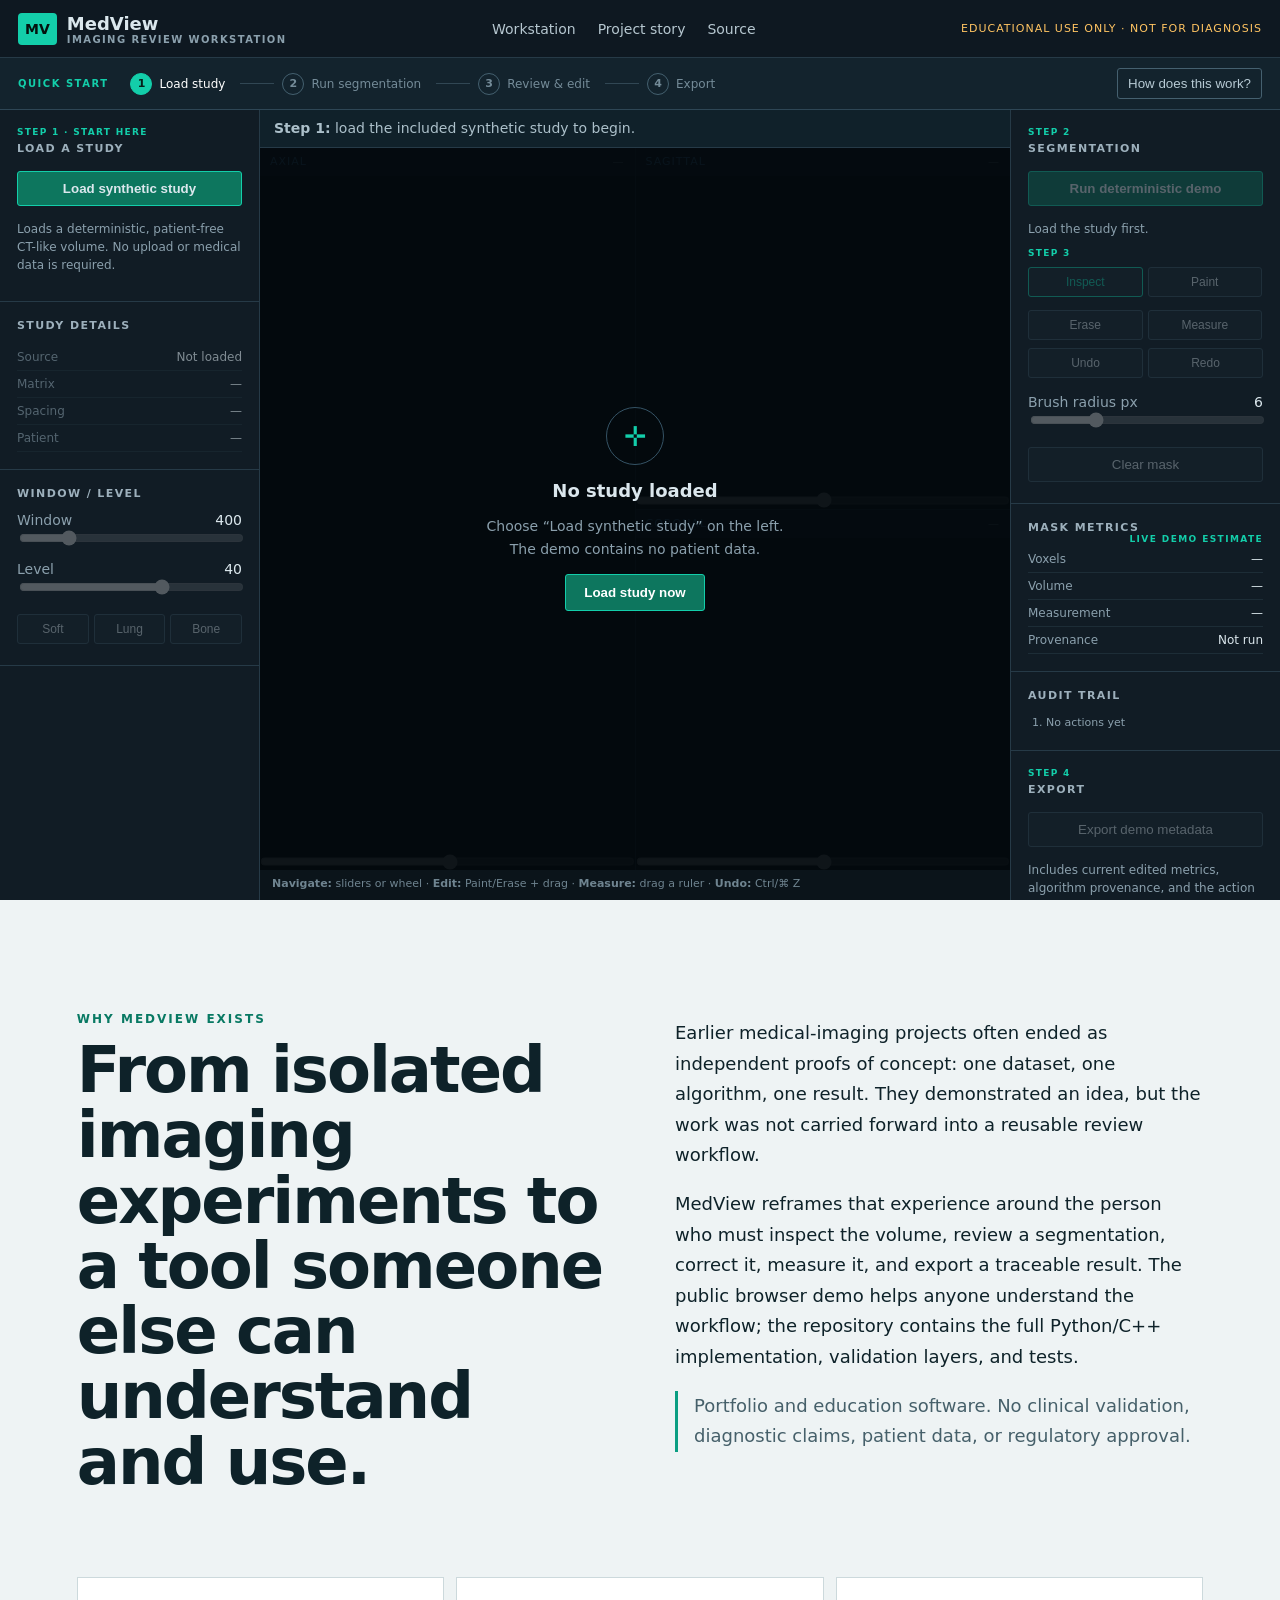
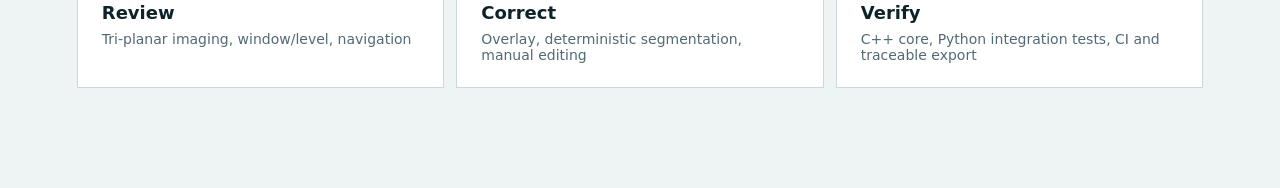
==== commit 8d799138: "Make editing metrics and history interactive" ====
--- a/site/index.html
+++ b/site/index.html
@@ -2,8 +2,8 @@
 <body><header><a class="brand" href="#"><span>MV</span><b>MedView<small>IMAGING REVIEW WORKSTATION</small></b></a><nav><a href="#workstation">Workstation</a><a href="#story">Project story</a><a href="https://github.com/Demianman/MedView" id="github">Source</a></nav><em>EDUCATIONAL USE ONLY · NOT FOR DIAGNOSIS</em></header>
 <div class="quickstart"><strong>QUICK START</strong><ol><li id="step1" class="current"><b>1</b> Load study</li><li id="step2"><b>2</b> Run segmentation</li><li id="step3"><b>3</b> Review & edit</li><li id="step4"><b>4</b> Export</li></ol><button id="help">How does this work?</button></div>
 <main id="workstation"><aside class="panel left"><section class="guided"><span class="step-label">STEP 1 · START HERE</span><h2>LOAD A STUDY</h2><button id="load" class="primary pulse">Load synthetic study</button><div class="upload-note">Loads a deterministic, patient-free CT-like volume. No upload or medical data is required.</div></section><section><h2>STUDY DETAILS</h2><dl class="details muted" id="details"><dt>Source</dt><dd>Not loaded</dd><dt>Matrix</dt><dd>—</dd><dt>Spacing</dt><dd>—</dd><dt>Patient</dt><dd>—</dd></dl></section><section><h2>WINDOW / LEVEL</h2><label>Window <output id="wo">400</output><input id="window" type="range" min="50" max="1800" value="400" disabled></label><label>Level <output id="lo">40</output><input id="level" type="range" min="-800" max="500" value="40" disabled></label><div class="row"><button data-wl="400,40" disabled>Soft</button><button data-wl="1500,-600" disabled>Lung</button><button data-wl="1800,400" disabled>Bone</button></div></section></aside>
-<section class="workspace"><div class="message" id="message"><b>Step 1:</b> load the included synthetic study to begin.</div><div class="views" id="views"><div class="empty-overlay" id="emptyOverlay"><span class="scan-icon">✛</span><b>No study loaded</b><p>Choose “Load synthetic study” on the left.<br>The demo contains no patient data.</p><button id="loadCenter">Load study now</button></div><figure data-plane="axial"><figcaption>AXIAL <span></span></figcaption><canvas width="440" height="440"></canvas><input class="slice" type="range" min="0" max="79" value="40" disabled></figure><figure data-plane="sagittal"><figcaption>SAGITTAL <span></span></figcaption><canvas width="440" height="260"></canvas><input class="slice" type="range" min="0" max="111" value="56" disabled></figure><figure data-plane="coronal"><figcaption>CORONAL <span></span></figcaption><canvas width="440" height="260"></canvas><input class="slice" type="range" min="0" max="111" value="56" disabled></figure></div><footer><b>Navigate:</b> drag slice sliders or use the mouse wheel · <b>Edit:</b> choose Paint/Erase, then drag · <b>Measure:</b> choose Measure, then drag a line</footer></section>
-<aside class="panel right"><section class="guided"><span class="step-label">STEP 2</span><h2>SEGMENTATION</h2><button id="infer" class="primary" disabled>Run deterministic demo</button><p id="inferHint">Load the study first.</p><span class="step-label">STEP 3</span><div class="tools"><button data-mode="inspect" class="active" disabled>Inspect</button><button data-mode="paint" disabled>Paint</button><button data-mode="erase" disabled>Erase</button><button data-mode="measure" disabled>Measure</button></div><div class="row"><button id="undo" disabled>Undo</button><button id="redo" disabled>Redo</button></div><label>Brush radius <output id="bo">6</output> px<input id="brush" type="range" min="1" max="20" value="6" disabled></label><button id="clear" disabled>Clear mask</button></section><section><h2>MASK METRICS <i>C++ IN FULL APP</i></h2><dl><dt>Voxels</dt><dd id="voxels">—</dd><dt>Volume</dt><dd id="volume">—</dd><dt>Measurement</dt><dd id="measurement">—</dd><dt>Provenance</dt><dd id="provenance">Not run</dd></dl></section><section><h2>AUDIT TRAIL</h2><ol id="audit"><li>No actions yet</li></ol></section><section><span class="step-label">STEP 4</span><h2>EXPORT</h2><button id="export" disabled>Export demo metadata</button><p>Includes algorithm provenance and the action audit trail. The full local app exports NIfTI mask + JSON.</p></section></aside></main>
+<section class="workspace"><div class="message" id="message"><b>Step 1:</b> load the included synthetic study to begin.</div><div class="views" id="views"><div class="empty-overlay" id="emptyOverlay"><span class="scan-icon">✛</span><b>No study loaded</b><p>Choose “Load synthetic study” on the left.<br>The demo contains no patient data.</p><button id="loadCenter">Load study now</button></div><figure data-plane="axial"><figcaption>AXIAL <span></span></figcaption><canvas width="440" height="440"></canvas><input class="slice" type="range" min="0" max="79" value="40" disabled></figure><figure data-plane="sagittal"><figcaption>SAGITTAL <span></span></figcaption><canvas width="440" height="260"></canvas><input class="slice" type="range" min="0" max="111" value="56" disabled></figure><figure data-plane="coronal"><figcaption>CORONAL <span></span></figcaption><canvas width="440" height="260"></canvas><input class="slice" type="range" min="0" max="111" value="56" disabled></figure></div><footer><b>Navigate:</b> sliders or wheel · <b>Edit:</b> Paint/Erase + drag · <b>Measure:</b> drag a ruler · <b>Undo:</b> Ctrl/⌘ Z</footer></section>
+<aside class="panel right"><section class="guided"><span class="step-label">STEP 2</span><h2>SEGMENTATION</h2><button id="infer" class="primary" disabled>Run deterministic demo</button><p id="inferHint">Load the study first.</p><span class="step-label">STEP 3</span><div class="tools"><button data-mode="inspect" class="active" disabled>Inspect</button><button data-mode="paint" disabled>Paint</button><button data-mode="erase" disabled>Erase</button><button data-mode="measure" disabled>Measure</button></div><div class="row"><button id="undo" disabled>Undo</button><button id="redo" disabled>Redo</button></div><label>Brush radius <output id="bo">6</output> px<input id="brush" type="range" min="1" max="20" value="6" disabled></label><button id="clear" disabled>Clear mask</button></section><section><h2>MASK METRICS <i>LIVE DEMO ESTIMATE</i></h2><dl><dt>Voxels</dt><dd id="voxels">—</dd><dt>Volume</dt><dd id="volume">—</dd><dt>Measurement</dt><dd id="measurement">—</dd><dt>Provenance</dt><dd id="provenance">Not run</dd></dl></section><section><h2>AUDIT TRAIL</h2><ol id="audit"><li>No actions yet</li></ol></section><section><span class="step-label">STEP 4</span><h2>EXPORT</h2><button id="export" disabled>Export demo metadata</button><p>Includes current edited metrics, algorithm provenance, and the action audit trail. The full local app exports an exact NIfTI mask + JSON.</p></section></aside></main>
 <dialog id="helpDialog"><button class="close" aria-label="Close">×</button><span class="step-label">60-SECOND WALKTHROUGH</span><h2>Review a synthetic volume from start to finish</h2><ol><li><b>Load:</b> create the patient-free sample study.</li><li><b>Navigate:</b> move through three anatomical planes and adjust window/level.</li><li><b>Segment:</b> run a reproducible demo—not a clinical model.</li><li><b>Correct:</b> paint or erase the overlay; use Measure to drag a ruler.</li><li><b>Export:</b> download transparent demo metadata.</li></ol><p>Want real DICOM/NIfTI loading and NIfTI mask export? Use the full Python/C++ application from GitHub.</p></dialog>
 <section id="story" class="story"><div><p class="eyebrow">WHY MEDVIEW EXISTS</p><h1>From isolated imaging experiments to a tool someone else can understand and use.</h1></div><div class="story-copy"><p>Earlier medical-imaging projects often ended as independent proofs of concept: one dataset, one algorithm, one result. They demonstrated an idea, but the work was not carried forward into a reusable review workflow.</p><p>MedView reframes that experience around the person who must inspect the volume, review a segmentation, correct it, measure it, and export a traceable result. The public browser demo helps anyone understand the workflow; the repository contains the full Python/C++ implementation, validation layers, and tests.</p><p class="disclaimer">Portfolio and education software. No clinical validation, diagnostic claims, patient data, or regulatory approval.</p></div><div class="cards"><article><b>Review</b><span>Tri-planar imaging, window/level, navigation</span></article><article><b>Correct</b><span>Overlay, deterministic segmentation, manual editing</span></article><article><b>Verify</b><span>C++ core, Python integration tests, CI and traceable export</span></article></div></section>
 <script src="app.js"></script></body></html>
